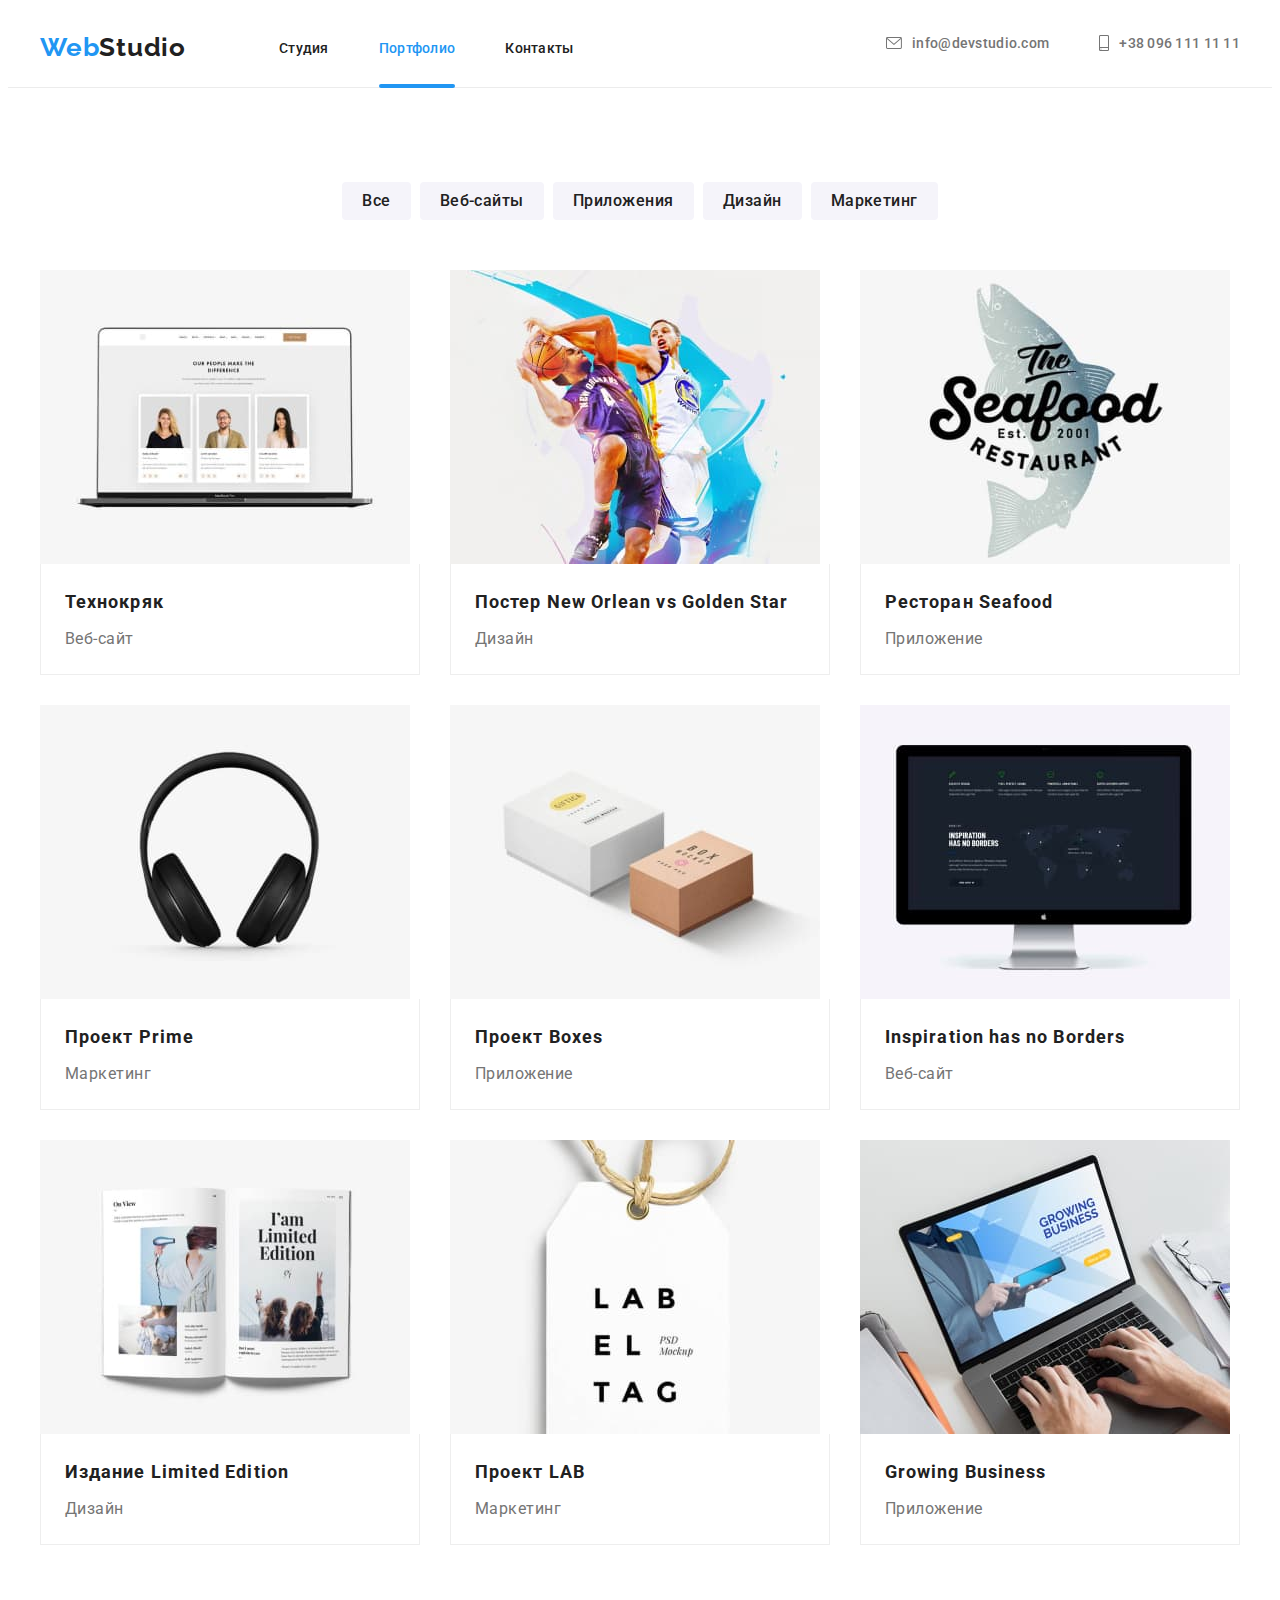
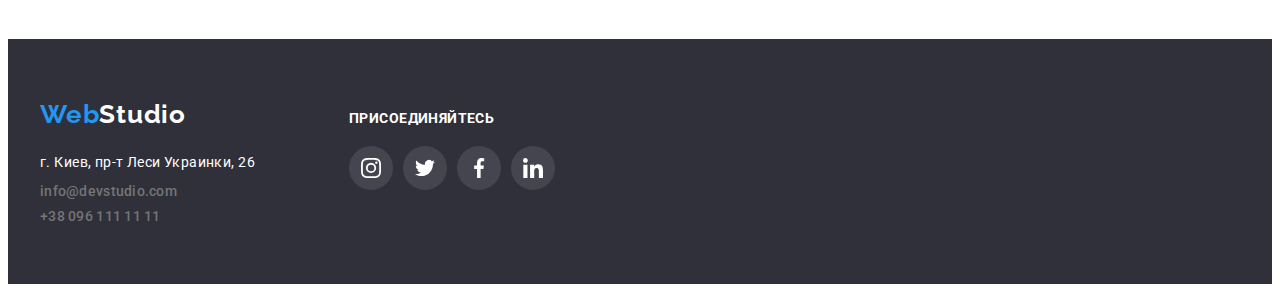
==== portfolio.html @ 9201ac7f "Initial commit" ====
<!DOCTYPE html>
<html lang="ru">
  <head>
    <meta charset="UTF-8" />
    <meta http-equiv="X-UA-Compatible" content="IE=edge" />
    <meta name="viewport" content="width=device-width, initial-scale=1.0" />
    <title>Document</title>
    <!-- Normalizer start -->
    <link
      rel="stylesheet"
      href="https://cdnjs.cloudflare.com/ajax/libs/modern-normalize/1.1.0/modern-normalize.min.css"
      integrity="sha512-wpPYUAdjBVSE4KJnH1VR1HeZfpl1ub8YT/NKx4PuQ5NmX2tKuGu6U/JRp5y+Y8XG2tV+wKQpNHVUX03MfMFn9Q=="
      crossorigin="anonymous"
      referrerpolicy="no-referrer"
    />
    <!-- Normalizer end -->
    <!--Font start-->
    <link rel="preconnect" href="https://fonts.googleapis.com" />
    <link rel="preconnect" href="https://fonts.gstatic.com" crossorigin />
    <link
      href="https://fonts.googleapis.com/css2?family=Raleway:wght@700&family=Roboto:wght@400;500;700;900&display=swap"
      rel="stylesheet"
    />
    <!--Font end-->
    <link rel="stylesheet" href="./css/styles.css" />
  </head>
  <body>
    <header class="header">
      <div class="container header-container">
        <!-- navigation -->
        <a class="logo link" href="" lang="en">Web<span class="logo-accent-dark">Studio</span></a>
        <nav class="header-nav">
          <ul class="nav-list list">
            <li class="nav-item">
              <a class="header-link link" href="./index.html">Студия</a>
            </li>
            <li class="nav-item">
              <a class="header-link header-link-current link" href="./portfolio.html">Портфолио</a>
            </li>
            <li class="nav-item">
              <a class="header-link link" href="">Контакты</a>
            </li>
          </ul>
        </nav>
        <ul class="contacts-list list">
          <li class="contact-item header-mail">
            <a class="contact-link link" href="mailto:info@devstudio.com">
              <svg class="contacts-envelope" width="16" height="12">
                <use href="./images/icons.svg#envelope"></use>
              </svg>
              info@devstudio.com
            </a>
          </li>
          <li class="contact-item header-phone">
            <a class="contact-link link" href="tel:+380961111111">
              <svg class="contacts-smartphone" width="10" height="16">
                <use href="./images/icons.svg#smartphone"></use>
              </svg>
              +38 096 111 11 11
            </a>
          </li>
        </ul>
      </div>
    </header>
    <main>
      <section class="section">
        <div class="container">
          <h1 class="visually-hidden">Фильтер</h1>
          <ul class="btn-list list">
            <li class="btn-item">
              <button class="pf-btn" type="button">Все</button>
            </li>
            <li class="btn-item">
              <button class="pf-btn" type="button">Веб-сайты</button>
            </li>
            <li class="btn-item">
              <button class="pf-btn" type="button">Приложения</button>
            </li>
            <li class="btn-item">
              <button class="pf-btn" type="button">Дизайн</button>
            </li>
            <li class="btn-item">
              <button class="pf-btn" type="button">Маркетинг</button>
            </li>
          </ul>
          <ul class="portfolio list">
            <li class="portfolio-list">
              <div class="portfolio-overlay">
                <img src="./images/portfolio/img(1).jpg" alt="Техника" width="370" height="294" />
                <p class="portfolio-description">
                  Ресурс предлагает комплексные предложения с разным уровнем функционала и сервисов.
                  Все это позволит посетителю получить исчерпывающие сведения о компании или частном
                  лице.
                </p>
              </div>
              <div class="portfolio-text">
                <h2 class="portfolio-title">Технокряк</h2>
                <p class="description">Веб-сайт</p>
              </div>
            </li>
            <li class="portfolio-list">
              <div class="portfolio-overlay">
                <img src="./images/portfolio/img-1.jpg" alt="Баскетбол" width="370" height="294" />
                <p class="portfolio-description">
                  Ресурс предлагает комплексные предложения с разным уровнем функционала и сервисов.
                  Все это позволит посетителю получить исчерпывающие сведения о компании или частном
                  лице.
                </p>
              </div>
              <div class="portfolio-text">
                <h2 lang="en" class="portfolio-title">Постер New Orlean vs Golden Star</h2>
                <p class="description">Дизайн</p>
              </div>
            </li>
            <li class="portfolio-list">
              <div class="portfolio-overlay">
                <img src="./images/portfolio/img-2.jpg" alt="Лого" width="370" height="294" />
                <p class="portfolio-description">
                  Ресурс предлагает комплексные предложения с разным уровнем функционала и сервисов.
                  Все это позволит посетителю получить исчерпывающие сведения о компании или частном
                  лице.
                </p>
              </div>
              <div class="portfolio-text">
                <h2 lang="en" class="portfolio-title">Ресторан Seafood</h2>
                <p class="description">Приложение</p>
              </div>
            </li>
            <li class="portfolio-list">
              <div class="portfolio-overlay">
                <img src="./images/portfolio/img-3.jpg" alt="Наушники" width="370" height="294" />
                <p class="portfolio-description">
                  Ресурс предлагает комплексные предложения с разным уровнем функционала и сервисов.
                  Все это позволит посетителю получить исчерпывающие сведения о компании или частном
                  лице.
                </p>
              </div>
              <div class="portfolio-text">
                <h2 lang="en" class="portfolio-title">Проект Prime</h2>
                <p class="description">Маркетинг</p>
              </div>
            </li>
            <li class="portfolio-list">
              <div class="portfolio-overlay">
                <img src="./images/portfolio/img-4.jpg" alt="Коробки" width="370" height="294" />
                <p class="portfolio-description">
                  Ресурс предлагает комплексные предложения с разным уровнем функционала и сервисов.
                  Все это позволит посетителю получить исчерпывающие сведения о компании или частном
                  лице.
                </p>
              </div>
              <div class="portfolio-text">
                <h2 lang="en" class="portfolio-title">Проект Boxes</h2>
                <p class="description">Приложение</p>
              </div>
            </li>
            <li class="portfolio-list">
              <div class="portfolio-overlay">
                <img src="./images/portfolio/img-5.jpg" alt="Экран" width="370" height="294" />
                <p class="portfolio-description">
                  Ресурс предлагает комплексные предложения с разным уровнем функционала и сервисов.
                  Все это позволит посетителю получить исчерпывающие сведения о компании или частном
                  лице.
                </p>
              </div>
              <div class="portfolio-text">
                <h2 lang="en" class="portfolio-title">Inspiration has no Borders</h2>
                <p class="description">Веб-сайт</p>
              </div>
            </li>
            <li class="portfolio-list">
              <div class="portfolio-overlay">
                <img src="./images/portfolio/img-6.jpg" alt="Книга" width="370" height="294" />
                <p class="portfolio-description">
                  Ресурс предлагает комплексные предложения с разным уровнем функционала и сервисов.
                  Все это позволит посетителю получить исчерпывающие сведения о компании или частном
                  лице.
                </p>
              </div>
              <div class="portfolio-text">
                <h2 lang="en" class="portfolio-title">Издание Limited Edition</h2>
                <p class="description">Дизайн</p>
              </div>
            </li>
            <li class="portfolio-list">
              <div class="portfolio-overlay">
                <img src="./images/portfolio/img-7.jpg" alt="Цена" width="370" height="294" />
                <p class="portfolio-description">
                  Ресурс предлагает комплексные предложения с разным уровнем функционала и сервисов.
                  Все это позволит посетителю получить исчерпывающие сведения о компании или частном
                  лице.
                </p>
              </div>
              <div class="portfolio-text">
                <h2 lang="en" class="portfolio-title">Проект LAB</h2>
                <p class="description">Маркетинг</p>
              </div>
            </li>
            <li class="portfolio-list">
              <div class="portfolio-overlay">
                <img src="./images/portfolio/img-8.jpg" alt="Макбук" width="370" height="294" />
                <p class="portfolio-description">
                  Ресурс предлагает комплексные предложения с разным уровнем функционала и сервисов.
                  Все это позволит посетителю получить исчерпывающие сведения о компании или частном
                  лице.
                </p>
              </div>
              <div class="portfolio-text">
                <h2 lang="en" class="portfolio-title">Growing Business</h2>
                <p class="description">Приложение</p>
              </div>
            </li>
          </ul>
          <!-- <ul class="portfolio list">
            <li class="portfolio-list">
              <img src="./images/portfolio/img(1).jpg" alt="Техника" width="370" height="294" />
              <div class="overlay">
                <p class="overlay-text">
                  Ресурс предлагает комплексные предложения с разным уровнем функционала и сервисов.
                  Все это позволит посетителю получить исчерпывающие сведения о компании или частном
                  лице.
                </p>
              </div>
              <div class="portfolio-text">
                <h2 class="portfolio-title">Технокряк</h2>
                <p class="description">Веб-сайт</p>
              </div>
            </li>
            <li class="portfolio-list">
              <img src="./images/portfolio/img-1.jpg" alt="Баскетбол" width="370" height="294" />
              <div class="overlay">
                  <p class="overlay-text">
                    Ресурс предлагает комплексные предложения с разным уровнем функционала и сервисов.
                    Все это позволит посетителю получить исчерпывающие сведения о компании или частном
                    лице.
                  </p>
              </div>
              <div class="portfolio-text">
                <h2 lang="en" class="portfolio-title">Постер New Orlean vs Golden Star</h2>
                <p class="description">Дизайн</p>
              </div>
            </li>
            <li class="portfolio-list">
              <img src="./images/portfolio/img-2.jpg" alt="Лого" width="370" height="294" />
              <div class="overlay">
                <p class="overlay-text">
                  Ресурс предлагает комплексные предложения с разным уровнем функционала и сервисов.
                  Все это позволит посетителю получить исчерпывающие сведения о компании или частном
                  лице.
                </p>
              </div>
              <div class="portfolio-text">
                <h2 lang="en" class="portfolio-title">Ресторан Seafood</h2>
                <p class="description">Приложение</p>
              </div>
            </li>
            <li class="portfolio-list">
              <img src="./images/portfolio/img-3.jpg" alt="Наушники" width="370" height="294" />
              <div class="overlay">
                <p class="overlay-text">
                  Ресурс предлагает комплексные предложения с разным уровнем функционала и сервисов.
                  Все это позволит посетителю получить исчерпывающие сведения о компании или частном
                  лице.
                </p>
              </div>
              <div class="portfolio-text">
                <h2 lang="en" class="portfolio-title">Проект Prime</h2>
                <p class="description">Маркетинг</p>
              </div>
            </li>
            <li class="portfolio-list">
              <img src="./images/portfolio/img-4.jpg" alt="Коробки" width="370" height="294" />
              <div class="overlay">
                <p class="overlay-text">
                  Ресурс предлагает комплексные предложения с разным уровнем функционала и сервисов.
                  Все это позволит посетителю получить исчерпывающие сведения о компании или частном
                  лице.
                </p>
              </div>
              <div class="portfolio-text">
                <h2 lang="en" class="portfolio-title">Проект Boxes</h2>
                <p class="description">Приложение</p>
              </div>
            </li>
            <li class="portfolio-list">
              <img src="./images/portfolio/img-5.jpg" alt="Экран" width="370" height="294" />
              <div class="overlay">
                <p class="overlay-text">
                  Ресурс предлагает комплексные предложения с разным уровнем функционала и сервисов.
                  Все это позволит посетителю получить исчерпывающие сведения о компании или частном
                  лице.
                </p>
              </div>
              <div class="portfolio-text">
                <h2 lang="en" class="portfolio-title">Inspiration has no Borders</h2>
                <p class="description">Веб-сайт</p>
              </div>
            </li>
            <li class="portfolio-list">
              <img src="./images/portfolio/img-6.jpg" alt="Книга" width="370" height="294" />
              <div class="overlay">
                <p class="overlay-text">
                  Ресурс предлагает комплексные предложения с разным уровнем функционала и сервисов.
                  Все это позволит посетителю получить исчерпывающие сведения о компании или частном
                  лице.
                </p>
              </div>
              <div class="portfolio-text">
                <h2 lang="en" class="portfolio-title">Издание Limited Edition</h2>
                <p class="description">Дизайн</p>
              </div>
            </li>
            <li class="portfolio-list">
              <img src="./images/portfolio/img-7.jpg" alt="Цена" width="370" height="294" />
              <div class="overlay">
                <p class="overlay-text">
                  Ресурс предлагает комплексные предложения с разным уровнем функционала и сервисов.
                  Все это позволит посетителю получить исчерпывающие сведения о компании или частном
                  лице.
                </p>
              </div>
              <div class="portfolio-text">
                <h2 lang="en" class="portfolio-title">Проект LAB</h2>
                <p class="description">Маркетинг</p>
              </div>
            </li>
            <li class="portfolio-list">
              <img src="./images/portfolio/img-8.jpg" alt="Макбук" width="370" height="294" />
              <div class="overlay">
                <p class="overlay-text">
                  Ресурс предлагает комплексные предложения с разным уровнем функционала и сервисов.
                  Все это позволит посетителю получить исчерпывающие сведения о компании или частном
                  лице.
                </p>
              </div>
              <div class="portfolio-text">
                <h2 lang="en" class="portfolio-title">Growing Business</h2>
                <p class="description">Приложение</p>
              </div>
            </li>
          </ul> -->
        </div>
      </section>
    </main>
    <!-- Footer -->
    <footer class="footer">
      <div class="container">
        <div class="footer-container-left">
          <a class="logo link footer-logo-link" href="" lang="en"
            >Web<span class="logo-accent-light">Studio</span></a
          >
          <ul class="footer-contact-list list">
            <li class="contact-item">
              <!-- adress -->
              <address class="footer-address">г. Киев, пр-т Леси Украинки, 26</address>
            </li>
            <li class="contact-item">
              <a class="contact-link link" href="mailto:info@devstudio.com">info@devstudio.com</a>
            </li>
            <li class="contact-item">
              <a class="contact-link link" href="tel:+380961111111">+38 096 111 11 11</a>
            </li>
          </ul>
        </div>
        <div class="footer-container-right">
          <h3 class="footer-item">Присоединяйтесь</h3>
          <ul class="footer-icon list">
            <li class="footer-list">
              <a href="https://www.instagram.com" class="footer-link">
                <svg class="footer-svg" width="20" height="20">
                  <use href="./images/icons.svg#instagram"></use>
                </svg>
              </a>
            </li>
            <li class="footer-list">
              <a href="https://twitter.com/?lang=en" class="footer-link">
                <svg class="footer-svg" width="20" height="20">
                  <use href="./images/icons.svg#twitter"></use>
                </svg>
              </a>
            </li>
            <li class="footer-list">
              <a href="https://www.facebook.com" class="footer-link">
                <svg class="footer-svg" width="20" height="20">
                  <use href="./images/icons.svg#facebook"></use>
                </svg>
              </a>
            </li>
            <li class="footer-list">
              <a href="https://www.linkedin.com" class="footer-link">
                <svg class="footer-svg" width="20" height="20">
                  <use href="./images/icons.svg#linkedin"></use>
                </svg>
              </a>
            </li>
          </ul>
        </div>
      </div>
    </footer>
  </body>
</html>
---- css/styles.css ----
:root {
/* fonts */
    --main-font: "Roboto" ,sans-serif;
    --secondary-font: 'Raleway',sans-serif;

 /* text colors */
    --main-txt-cl: #212121;
    --acent-txt-cl: #2196F3;


 /* bg colors */
    --darkgrey-bg-cl: #2F303A;
    --lightgrey-bg-cl: #F5F4FA;
    --white-bg-cl: #FFFFFF;
    --grey-bg-cl: #EEEEEE;

    /* icons */
    --team-icon-collor: #afb1b8;

    /* Анімація */
    --animation: 250ms cubic-bezier(0.4, 0, 0.2, 1);
}
/* Body */


body {
    font-family: "Roboto" ,sans-serif;
    color: var(--main-txt-cl);
}

.visually-hidden {
    position: absolute;
    white-space: nowrap;
    width: 1px;
    height: 1px;
    overflow: hidden;
    border: 0;
    padding: 0;
    clip: rect(0 0 0 0);
    clip-path: inset(50%);
    margin: -1px;
  }

/* reset styles */

h1,h2,h3,h4,h5,h6,p {
    margin: 0;
}
.link {
text-decoration: none;
color: currentColor;
}

.list {
    list-style: none;
    color: currentColor;
    padding: 0;
    margin: 0;

}

img {
    display: block;
}

a {
    text-decoration: none;
}

/* base styles */
.container {
    width: 1200px;
    padding-left: 15px;
    padding-right: 15px;
    margin-left: auto;
    margin-right: auto;
}

.section {
    padding-top: 94px;
    padding-bottom: 94px;
}


/* btn styles */
.btn {
    border-radius: 4px;
    border: none;
    font-family: inherit;
    font-weight: 700;
    font-size: 16px;
    line-height: calc(30 / 16);
    letter-spacing: 0.06em;
    cursor: pointer;
    color: #FFFFFF;
    background-color: var(--acent-txt-cl)
    
    
}

.hero-btn {
width: 200px;
height: 50px;
}

.pf-btn {
    font-family: inherit;
    font-size: 16px;
    font-weight: 500;
    line-height: calc(26 / 16);
    letter-spacing: 0.03em;
    cursor: pointer;
    color: #212121;
    background-color: var(--lightgrey-bg-cl);
    border: none;
    border-radius: 4px;
    padding: 6px 20px;
    transition: color var(--animation), background-color var(--animation), box-shadow var(--animation);
}

.pf-btn:hover,
.pf-btn:focus {
    color: var(--white-bg-cl);
    background-color: var(--acent-txt-cl);
    box-shadow: 0px 3px 1px rgba(0, 0, 0, 0.1), 0px 1px 2px rgba(0, 0, 0, 0.08), 0px 2px 2px rgba(0, 0, 0, 0.12);
}

/* Logo */
.logo { 
    font-family: 'Raleway',sans-serif;
    font-style: normal;
    font-weight: 700;
    font-size: 26px;
    line-height: 1.19 ;
    letter-spacing: 0.03em;
    color: #2196F3;}
    
.logo-accent-dark {
    color: #212121;
    }
.logo-accent-light {
    color: white;
    }

/* Header */
.header {
  /* position: fixed;
  top: 0;
  left: 0;
  width: 100%; */
}

.header.no-transparency {
  background-color: var(--white-bg-cl);
  backdrop-filter: blur(4px);

}

.header-container {
    display: flex;
    align-items: center;
}

.header {
    background-color: var(--white-bg-cl);
    padding-top: 24px;
    padding-bottom: 24px;
     border: 1px solid #ececec;
    border-top: none;
    border-right: none;
    border-left: none;
      }
.logo {
    margin-right: 93px;
}


.header-nav {
    margin-right: auto;
}

.nav-list {
    display: flex;
    gap: 50px;
}
 
.header-mail {
    margin-right: 50px;
}

.header-link {
    font-weight: 500;
    font-size: 14px;
    line-height: calc(16 / 14);
    letter-spacing: 0.02em;
    color: #212121;
    transition: color var(--animation);
    /* padding-top: 52px;
    padding-bottom: 52px; */
}

.header-link:hover,
.header-link:focus {
 color:var(--acent-txt-cl);
}

.header-link-current {
  position: relative;
    color: var(--acent-txt-cl)
}

.header-link-current::after {
  content: '';
  display: block;
  position: absolute;
  bottom: -32px;
  left: 0;
  width: 100%;
  height: 4px;
  border-radius: 4px;
  background-color: var(--acent-txt-cl);
}

.contact-link {
    font-weight: 500;
    font-size: 14px;
    line-height: calc(16 / 14);
    letter-spacing: 0.02em;
    color: #757575;
    margin-right: auto;
    display: flex;
    text-align: center;
    align-items: center;
    transition: color var(--animation);

}

.contacts-list {
    display: flex;
}


.contact-link:hover ,
.contact-link:focus {
    color: var(--acent-txt-cl);
}

.contacts-envelope {
    fill: currentColor;
    margin-right: 10px;
  }
  .contacts-smartphone {
    fill: currentColor;
    margin-right: 10px;
  }
  

/* Main section */

.hero-section {
    padding-top: 200px;
    padding-bottom: 200px;
    background-color: var(--darkgrey-bg-cl);
    background-image: linear-gradient(to right, rgba(47, 48, 58, 0.4),rgba(47, 48, 58, 0.4)),
    url(../images/hero/hero_img.png) ;
    background-repeat: no-repeat;
    background-position:bottom;
    max-width: 1600px;
    margin-left: auto;
    margin-right: auto;
}

.hero-item {
width: 696px;
height: 120px;
font-weight: 900;
font-size: 44px;
line-height: calc(60 / 44);
text-align: center;
letter-spacing: 0.06em;
text-transform: uppercase;
color: #FFFFFF;
margin-left: 252px;
margin-bottom: 50px;


}

.hero-btn {

    display: block;
    margin: 0 auto;
}

/* Section paculiarities */

.peculiarities-item {
    width: 270px;

}
.peculiarities-list {
    display: flex;
    align-items: center;
    gap: 30px;
}

.peculiarities-title {
font-weight: 700;
font-size: 14px;
line-height: calc(16 / 14);
letter-spacing: 0.03em;
text-transform: uppercase;
color: #212121;
margin-top: 30px;


}
.peculiarities-prg {
margin-top: 10px;
font-size: 14px;
line-height: calc(24 / 14);
letter-spacing: 0.03em;
color: #757575;
width: 270px;
}

/* section about */
.section-about {
        padding-top: 0;
}

.about-list {
    display: flex;
    gap: 30px;
    margin-top: 50px;
}

.about-title {
font-weight: 700;
font-size: 36px;
line-height: calc(42 /36);
letter-spacing: 0.03em;
text-align: center;
}

.about-item {
  position: relative
}

.about-overlay {
  background-color: rgba(47, 48, 58, 0.8);
  display: flex;
  align-items: center;
  justify-content: center;
  position: absolute;
  bottom: 0;
  left: 0;
  width: 370px;
  height: 70px;
}

.about-discription {
  font-family: 'Roboto';
  font-style: normal;
  font-weight: 700;
  font-size: 14px;
  line-height: 16px;
  text-align: center;
  letter-spacing: 0.03em;
  text-transform: uppercase;
  color: white;
}

/* section team */

.section.section-team {
    background-color: var(--lightgrey-bg-cl);
}

.team-item {
    background-color:#FFFFFF;
    align-items: center;   
    box-shadow: 0px 1px 3px rgba(0, 0, 0, 0.12), 0px 1px 1px rgba(0, 0, 0, 0.14), 0px 2px 1px rgba(0, 0, 0, 0.2);
border-radius: 0px 0px 4px 4px;
}
.team-list {
    display: flex;
    gap: 30px;
    
}

.team-wrapper {
padding-top: 30px;
padding-bottom: 30px;
padding-left: 5px;
padding-right: 5px;
}

.team-title {
font-weight: 700;
font-size: 36px;
line-height: calc(42 / 36);
letter-spacing: 0.03em;
margin-top: 188 px;
margin-bottom: 50px;
text-align: center;

}

.team-name {
font-weight: 500;
font-size: 16px;
line-height: calc(19 / 16);
letter-spacing: 0.03em;
margin-bottom: 8px;
text-align: center;
}

.team-position {
font-size: 16px;
line-height: calc(19 / 16);
letter-spacing: 0.03em;
color: #757575;
text-align: center;
margin-bottom: 16px;
}

/* Clients icons */

.customer-title {
    font-weight: 700;
    font-size: 36px;
    line-height: 1.16;
    text-align: center;
    letter-spacing: 0.03em;
    color: var(--main-collor);
    margin-bottom: 50px;
  }
  .customer-list {
    display: flex;
  }
  .customer-item {
    list-style: none;
  }
  .customer-item:not(:last-child) {
    margin-right: 30px;
  }
  .customer-link {
    display: flex;
    align-items: center;
    justify-content: center;
    width: 170px;
    height: 92px;
    border: 1px solid var(--team-icon-collor);
    border-radius: 4px;
    color: var(--team-icon-collor);
    transition: color var(--animation),border var(--animation);
  }
  .customer-link:hover,
  .customer-link:focus {
    color: var(--acent-txt-cl);
    border: 1px solid var(--acent-txt-cl);
  }
  .customer-icon {
    fill: var(--team-icon-collor);
    width: 106px;
    height: 60px;
    transition: fill var(--animation);
  }

  .customer-link:hover .customer-icon {
    fill:var(--acent-txt-cl);
  }
/* Footer */

.about-footer .container{
    display: flex;


}

.footer {
    background-color: var(--darkgrey-bg-cl);
    padding-top: 60px;
padding-bottom: 60px;
}

.contact-item:not(:last-child) {
    margin-bottom: 9px;
}

.footer-address {
    font-style: normal;
font-size: 14px;
line-height: calc(24 / 14);
letter-spacing: 0.03em;
color: #FFFFFF;
margin-top: 20px;
}

.footer-contact-list {
font-size: 14px;
line-height: calc(24 / 14);
letter-spacing: 0.03em;
color: rgba(255, 255, 255, 0.6);
/* gap: 9px; */
}


/* portfolio */


.pf-filter-list {
    display: flex;
    gap: 8px;
}

.btn-list {
    list-style: none;
  display: flex;
  justify-content: center;
  margin-bottom: 50px;
}

.btn-item:not(:last-child) {
    margin-right: 9px;
  }


.portfolio {
  /* list-style: none; */
  display: flex;
  flex-wrap: wrap;
  /* margin: calc(-1 * var(30px) / 2); */
  gap: 30px;
}
.portfolio-text {
  padding: 20px 24px;
  border: 1px solid #eeeeee;
  border-top: none;
}
.portfolio-title {
  font-weight: 700;
  font-size: 18px;
  line-height: 2;
  letter-spacing: 0.06em;
  margin-bottom: 4px;
}
.portfolio-list {
  flex-basis: calc((100% - 30px * 2) / 3);
  transition: box-shadow var(--animation);
}
.portfolio-list:hover {
    box-shadow: 0px 3px 1px rgba(0, 0, 0, 0.1), 0px 1px 2px rgba(0, 0, 0, 0.08), 0px 2px 2px rgba(0, 0, 0, 0.12);
}
.description {
  font-weight: 400;
  font-size: 16px;
  line-height: 1.88;
  letter-spacing: 0.03em;
  color: #757575;
}

.portfolio-overlay {
  position: relative;
  overflow: hidden;
}

.portfolio-description {
  position: absolute;
  padding: 63px 24px;
  font-size: 18px;
  line-height: calc(28 / 18);
  letter-spacing: 0.03em;
  color: white;
  display: flex;
  align-items: center;
  justify-content: center;
  width: 100%;
  height: 100%;
  top: 0;
  left: 0;
  background-color: rgba(33, 150, 243, 0.9);
  transform: translateY(101%);
  transition: transform var(--animation);
}
.portfolio-list:hover .portfolio-description,
.portfolio-list:focus .portfolio-description {
  transform: translateY(0);
}

/* Socials icons*/
.social-icon {
    display: flex;
    justify-content: center;
    text-align: center;
    margin-top: 16px;
    gap: 10px;
    
  }
  .icon-list {
    list-style: none;
  }
  
  .icon-link {
    display: flex;
    align-items: center;
    justify-content: center;
    width: 44px;
    height: 44px;
    border-radius: 50%;
    transition: background-color var(--animation);
      }

  .icon-link:hover,
  .icon-link:focus {
    background-color: var(--acent-txt-cl);
  }
  .team-icon-list {
    fill: var(--team-icon-collor);
    transition: fill var(--animation);
  }
  .icon-link:hover .team-icon-list {
    fill: var(--white-bg-cl);
  }

/* peculiarities icons  */

.peculiarities-icon-container {
    background-color: rgba(245, 244, 250, 1);
    display: flex;
    justify-content: center;
    width: 270px;
    height: 120px;
    align-items: center;
}
 .peculiarities-icon {

 }

/* Footer icons */

.footer .container {
    display: flex;
    align-items: baseline;
}

.footer-item {
    font-family: 'Roboto';
font-style: normal;
font-weight: 700;
font-size: 14px;
line-height: 16px;
letter-spacing: 0.03em;
text-transform: uppercase;
color: #FFFFFF;
}

.footer-container-right {
    margin-left: 70px;
}

.footer-icon {
    display: flex;
    margin-top: 20px;
    gap: 10px;
  }
  .footer-list {
    list-style: none;
  }

  .footer-link {
    display: flex;
    align-items: center;
    justify-content: center;
    width: 44px;
    height: 44px;
    border-radius: 50%;
    background-color: rgba(255, 255, 255, 0.1);
    transition: background-color var(--animation);
  }
  
  .footer-link:hover,
  .footer-link:focus {
    background-color: var(--acent-txt-cl);
  }
  .footer-svg {
    fill: var(--white-bg-cl);
  }
  
/* Modal window */
.backdrop {
  position: fixed;
  top: 0;
  left: 0;
  z-index: 1000;
  display: flex;
  align-items: center;
  justify-content: center;

  width: 100%;
  height: 100%;

  background: rgba(0, 0, 0, 0.2);
  opacity: 1;
    transition: opacity var(--animation);
}

.backdrop.is-hidden {
  opacity: 0;
  visibility: hidden;
  pointer-events: none;
}

.backdrop.is-hidden .modal {
  transform: translate(-50%, -50%) scale(1.2);
}

.modal {
  position: absolute;
  top: 50%;
left: 50%;
transform: translate(-50%,-50%);

  width: 528px;
  height: 581px;
  background-color: #FFFFFF;
  border-radius: 4px;
  transition: transform var(--animation);
}

.modal-btn {
  width: 30px;
  height: 30px;
  position: absolute;
  top: 8px;
  right: 8px;
  padding: 0;

  display: flex;
  align-items: center;
  justify-content: center;

  border-radius: 50%;
  background: #FFFFFF;
  border: 1px solid rgba(0, 0, 0, 0.1);
  cursor: pointer;
}
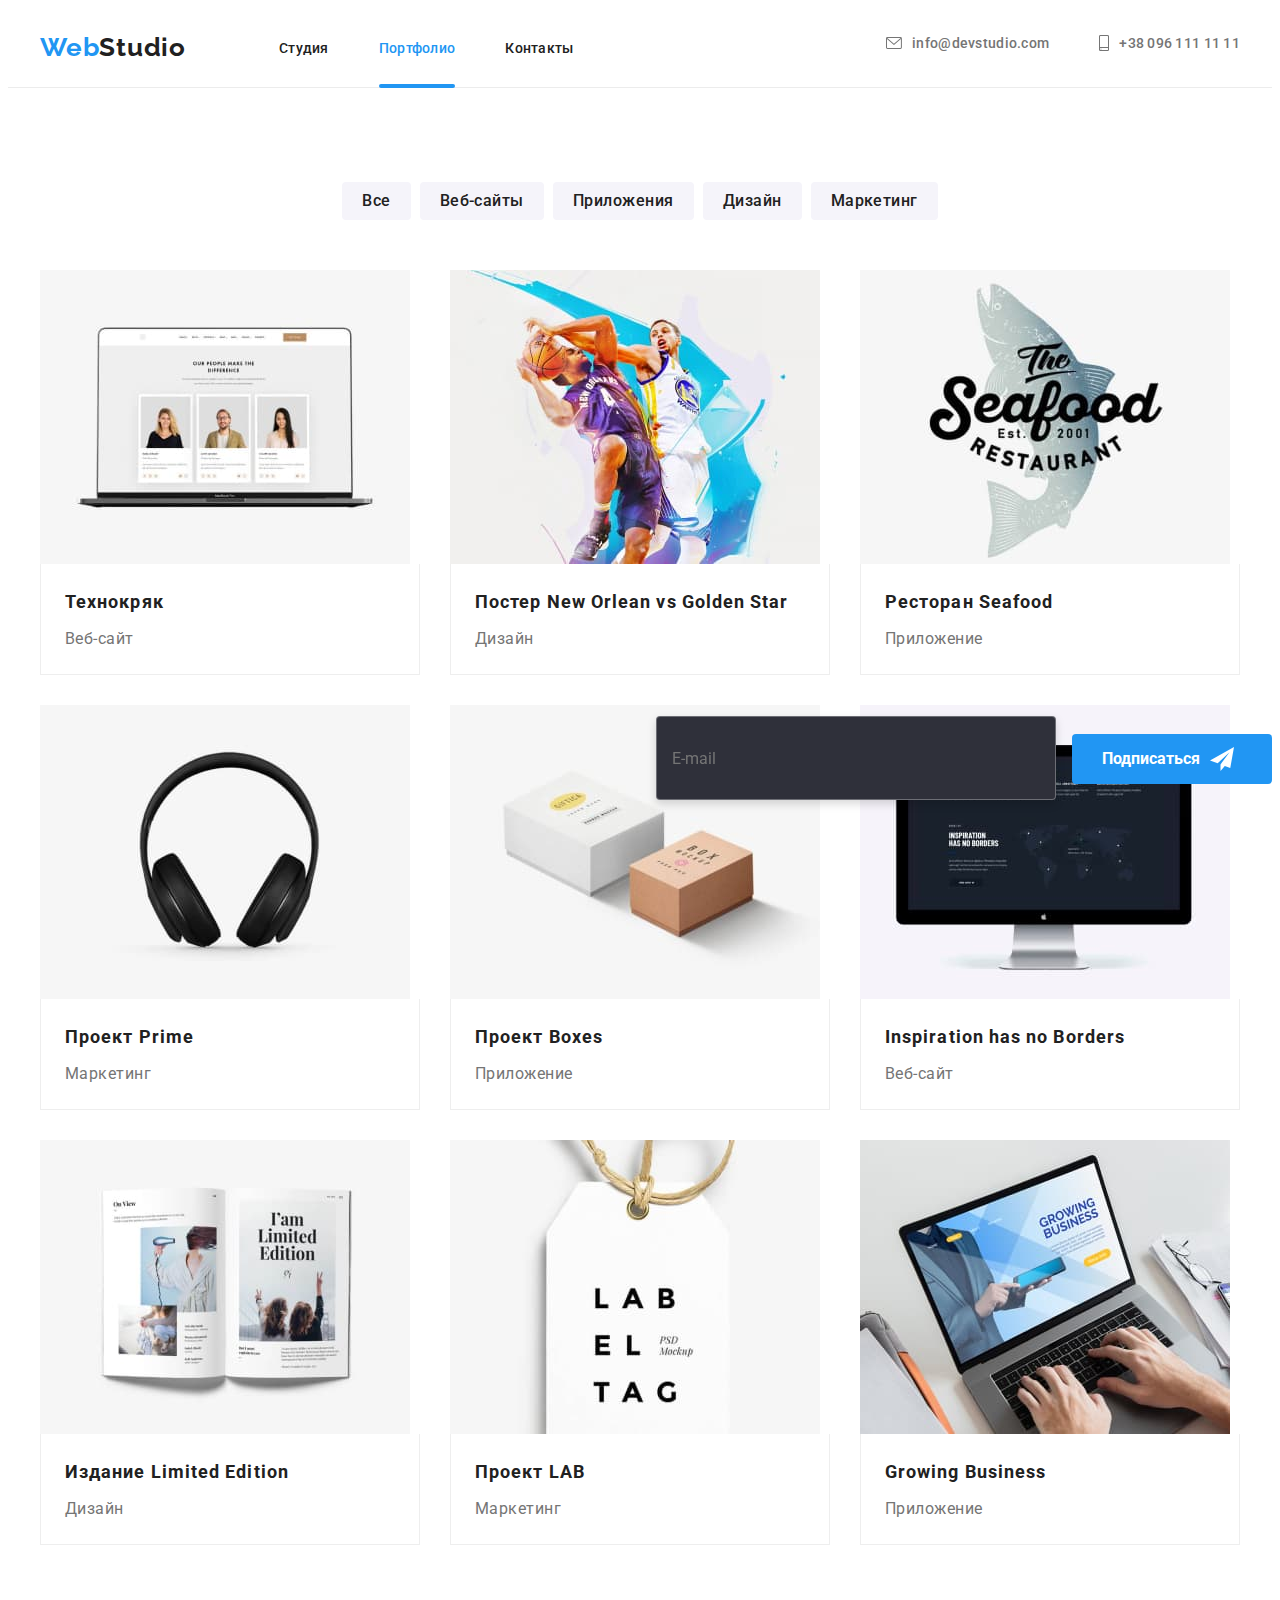
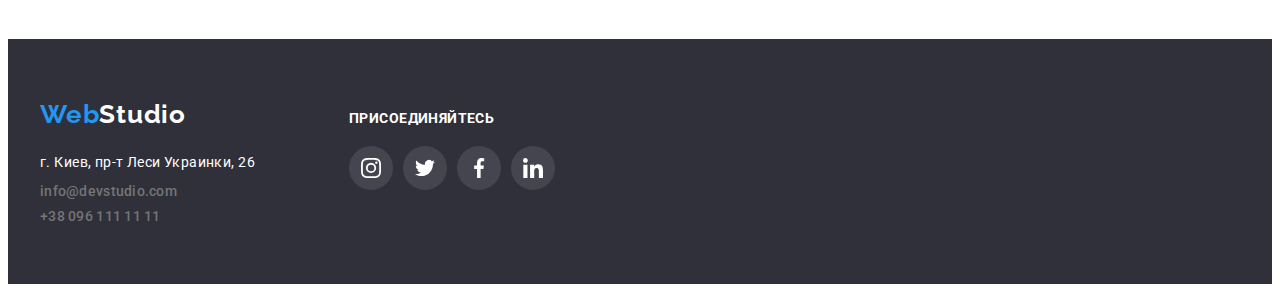
==== commit 8404963d: "homework6-99%" ====
--- a/portfolio.html
+++ b/portfolio.html
@@ -395,6 +395,16 @@
             </li>
           </ul>
         </div>
+        <form class="footer-label">
+          <label class="label-title" for="user_email">Подпишитесь на рассылку </label>
+          <input class="email" type="email" name="email" placeholder="Е-mail" id="user_email" />
+          <button class="button-submit" type="submit">
+            Подписаться
+            <svg class="fot-submit" width="24" height="24">
+              <use href="./images/icons.svg#grouptelegram"></use>
+            </svg>
+          </button>
+        </form>
       </div>
     </footer>
   </body>
--- a/css/styles.css
+++ b/css/styles.css
@@ -745,4 +745,268 @@
   background: #FFFFFF;
   border: 1px solid rgba(0, 0, 0, 0.1);
   cursor: pointer;
-}+}
+
+/* Modal contacts */
+
+.form {
+  padding: 40px;
+}
+
+.form-title {
+  font-family: 'Roboto';
+  font-style: normal;
+  font-weight: 700;
+  font-size: 20px;
+  line-height: 23px;
+  text-align: center;
+  letter-spacing: 0.03em;
+
+  color: #212121;
+
+  margin: 0;
+}
+.modal-contact-imput {
+  width: 100%;
+  height: 40px;
+
+  padding-left: 40px;
+
+  border: 1px solid rgba(33, 33, 33, 0.2);
+  border-radius: 4px;
+  cursor: pointer;
+}
+.modal-coment::placeholder {
+  font-family: 'Roboto';
+  font-style: normal;
+  font-weight: 400;
+  font-size: 12px;
+  line-height: 14px;
+  letter-spacing: 0.01em;
+
+  color: rgba(117, 117, 117, 0.5);
+}
+
+.modal-contact-imput:focus,
+.modal-coment:focus {
+  outline: var(--acent-txt-cl);
+  border: 1px solid #188ce8;
+
+  transition: 250ms cubic-bezier(0.4, 0, 0.2, 1);
+}
+.modal-contact-imput:focus + svg {
+  border-color: var(--acent-txt-cl);
+
+  fill: #2196f3;
+
+  transition: 250ms cubic-bezier(0.4, 0, 0.2, 1);
+}
+
+textarea {
+  display: block;
+  resize: none;
+  width: 100%;
+  height: 120px;
+
+  padding: 12px 16px;
+
+  border: 1px solid rgba(33, 33, 33, 0.2);
+  border-radius: 4px;
+  cursor: pointer;
+}
+
+.modal-contact-label {
+  font-family: 'Roboto';
+  font-style: normal;
+  font-weight: 400;
+  font-size: 12px;
+  line-height: 14px;
+
+  letter-spacing: 0.01em;
+
+  color: #757575;
+
+  padding-bottom: 4px;
+  padding-top: 10px;
+}
+
+.modal-contact-label:not(:last-child) {
+  display: block;
+}
+
+.modal-contact-icon {
+  position: absolute;
+  left: 12px;
+  transform: translateY(11px);
+}
+.custom {
+  display: inline-flex;
+  align-items: center;
+  justify-content: center;
+  margin-right: 7px;
+
+  width: 16px;
+  height: 15px;
+
+  outline: 1px solid #212121;
+  outline-offset: -1px;
+  border-radius: 2px;
+  fill: none;
+  transform: translate(5px, 4px);
+  transition: var(--animation);
+  cursor: pointer;
+}
+.checkbox-tumb {
+  display: flex;
+  padding-top: 20px;
+  padding-bottom: 30px;
+}
+
+.checkbox {
+  -webkit-appearance: none;
+  -moz-appearance: none;
+  appearance: none;
+}
+
+.checkbox:checked + .custom {
+  background-color: var(--acent-txt-cl);
+  /* background-image: url(/images/icons.svg#iconcheck); */
+  outline: var(--acent-txt-cl);
+
+  cursor: pointer;
+}
+
+.check-text {
+  display: flex;
+
+  font-family: 'Roboto';
+  font-style: normal;
+  font-weight: 400;
+  font-size: 14px;
+  line-height: 1.71;
+  letter-spacing: 0.03em;
+
+  color: #757575;
+  padding-left: 7px;
+}
+
+.policity {
+  color: var(--acent-txt-cl);
+  text-decoration: underline;
+  padding-left: 5px;
+}
+.modal-submit {
+  display: flex;
+  justify-content: center;
+  align-items: center;
+  text-align: center;
+
+  padding: 10px 55px;
+
+  font-family: 'Roboto';
+  font-style: normal;
+  font-weight: 700;
+  font-size: 16px;
+  line-height: 1.88;
+  letter-spacing: 0.06em;
+
+  color: var(--white-bg-cl);
+  background-color: var(--acent-txt-cl);
+  box-shadow: 0px 4px 4px rgba(0, 0, 0, 0.15);
+  border-radius: 4px;
+  border-color: transparent;
+  cursor: pointer;
+
+  margin-left: auto;
+  margin-right: auto;
+  transition: var(--animation);
+}
+.modal-submit:focus,
+.modal-submit:hover {
+  background: #188ce8;
+
+  transition: var(--animation);
+}
+.modal-contact-group {
+  position: relative;
+}
+
+/* footer form */
+.footer-label {
+  display: block;
+  position: absolute;
+  transform: translate(100%);
+  bottom: 100px;
+}
+
+.label-title {
+  display: block;
+  font-family: 'Roboto';
+  font-style: normal;
+  font-weight: 700;
+  font-size: 14px;
+  line-height: 16px;
+
+  text-transform: uppercase;
+
+  color: #ffffff;
+  margin-bottom: 20px;
+}
+
+.email {
+  display: inline-flex;
+
+  font-family: 'Roboto';
+  font-style: normal;
+  font-weight: 400;
+  font-size: 16px;
+  line-height: 1.25;
+
+  min-width: 368px;
+  height: 50px;
+
+  color: #fff;
+
+  border: 1px solid rgba(255, 255, 255, 0.3);
+  filter: drop-shadow(0px 4px 4px rgba(0, 0, 0, 0.15));
+  border-radius: 4px;
+  background-color: #2f303a;
+
+  padding: 16px 15px;
+}
+.email:focus {
+  outline: transparent;
+}
+
+.button-submit {
+  display: inline-flex;
+  font-family: 'Roboto';
+  font-style: normal;
+  font-weight: 700;
+  font-size: 16px;
+  line-height: 1.88;
+  align-items: center;
+  text-align: center;
+  margin-left: 12px;
+
+  min-width: 200px;
+  height: 50px;
+  padding: 10px 28px;
+
+  color:  rgba(255, 255, 255, 1);
+  background-color: var(--acent-txt-cl);
+  border-radius: 4px;
+  border-color: transparent;
+  cursor: pointer;
+  transition: var(--animation);
+}
+.button-submit:hover,
+.button-submit:focus {
+  background-color: #188ce8;
+  transition: var(--animation);
+}
+
+.fot-submit {
+  fill: #ffffff;
+  margin-left: 10px;
+}
